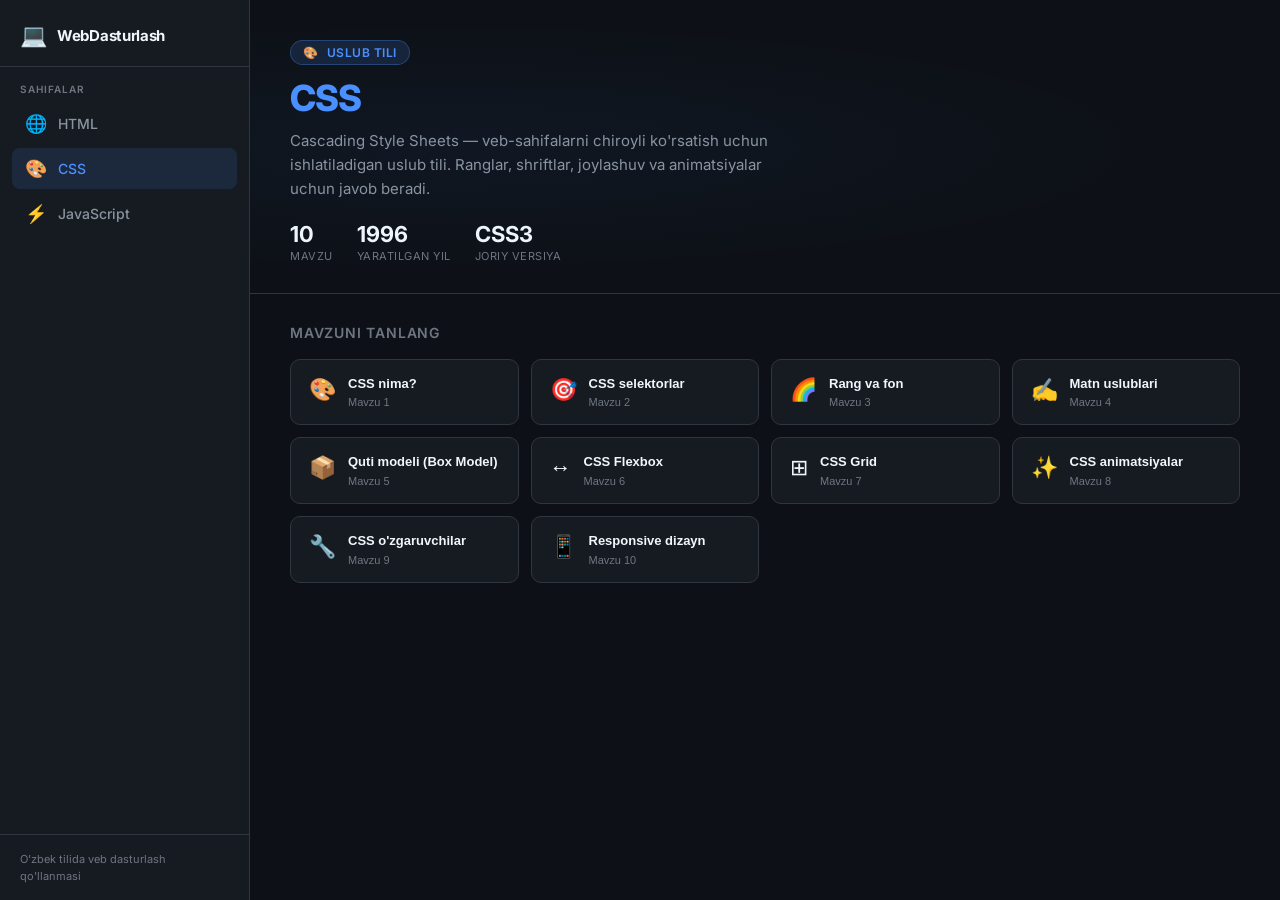
==== css.html @ f0173d85 "ff" ====
<!DOCTYPE html>
<html lang="uz">
<head>
  <meta charset="UTF-8">
  <meta name="viewport" content="width=device-width, initial-scale=1.0">
  <title>CSS — Web Dasturlash O'rganish</title>
  <link rel="stylesheet" href="styles.css">
</head>
<body class="page-css">
  <div class="app" id="app">

    <!-- ── CHAP SIDEBAR ── -->
    <nav class="left-sidebar">
      <div class="sidebar-logo">
        <span class="logo-icon">💻</span>
        <span class="logo-text">WebDasturlash</span>
      </div>
      <div class="sidebar-nav">
        <p class="nav-label">Sahifalar</p>
        <ul class="nav-links">
          <li>
            <a href="index.html" class="nav-link">
              <span class="nav-link-icon">🌐</span>
              <span>HTML</span>
            </a>
          </li>
          <li>
            <a href="css.html" class="nav-link active">
              <span class="nav-link-icon">🎨</span>
              <span>CSS</span>
            </a>
          </li>
          <li>
            <a href="js.html" class="nav-link">
              <span class="nav-link-icon">⚡</span>
              <span>JavaScript</span>
            </a>
          </li>
        </ul>
      </div>
      <div class="sidebar-footer">
        O'zbek tilida veb dasturlash qo'llanmasi
      </div>
    </nav>

    <!-- ── ASOSIY KONTENT ── -->
    <main class="main-content">
      <div class="page-hero">
        <div class="hero-badge">
          <span>🎨</span> Uslub tili
        </div>
        <h1 class="hero-title">CSS</h1>
        <p class="hero-sub">
          Cascading Style Sheets — veb-sahifalarni chiroyli ko'rsatish uchun ishlatiladigan uslub tili. Ranglar, shriftlar, joylashuv va animatsiyalar uchun javob beradi.
        </p>
        <div class="hero-stats">
          <div class="stat">
            <span class="stat-num">10</span>
            <span class="stat-label">Mavzu</span>
          </div>
          <div class="stat">
            <span class="stat-num">1996</span>
            <span class="stat-label">Yaratilgan yil</span>
          </div>
          <div class="stat">
            <span class="stat-num">CSS3</span>
            <span class="stat-label">Joriy versiya</span>
          </div>
        </div>
      </div>

      <div class="topics-section">
        <h2 class="topics-heading">Mavzuni tanlang</h2>
        <div class="topics-grid" id="topicsGrid"></div>
      </div>
    </main>

    <!-- ── O'NG SIDEBAR ── -->
    <aside class="right-sidebar">
      <div class="right-empty" id="sidebarEmpty">
        <div class="right-empty-icon">👆</div>
        <div class="right-empty-title">Mavzu tanlang</div>
        <div class="right-empty-sub">Chap tarafdagi mavzulardan birini tanlang va batafsil ma'lumot o'qing</div>
      </div>
      <div class="right-content" id="sidebarContent" style="display:none">
        <div class="topic-hdr">
          <div class="topic-hdr-top">
            <div>
              <div class="topic-hdr-title" id="topicTitle"></div>
              <div class="topic-hdr-num">CSS mavzusi</div>
            </div>
            <button class="topic-hdr-close" onclick="closeSidebar()" title="Yopish">✕</button>
          </div>
          <button class="voice-btn" id="voiceBtn" onclick="toggleVoice()">
            <span>🔊</span>
            <span class="voice-text">Tinglash</span>
          </button>
          <div class="voice-settings">
            <span class="voice-settings-label">Ovoz:</span>
            <select class="voice-select" id="voiceSelect" onchange="changeVoice()">
              <option>Yuklanmoqda...</option>
            </select>
          </div>
        </div>
        <div class="topic-body" id="topicBody"></div>
      </div>
    </aside>

  </div>

  <script src="data.js"></script>
  <script src="app.js"></script>
  <script>initPage('css');</script>
</body>
</html>
---- styles.css ----
@import url('https://fonts.googleapis.com/css2?family=Inter:wght@300;400;500;600;700&family=Fira+Code:wght@400;500&display=swap');

:root {
  --left-w: 250px;
  --right-w: 420px;
  --bg: #0d1117;
  --bg-card: #161b22;
  --bg-hover: #1f2937;
  --border: #30363d;
  --text-1: #f0f6fc;
  --text-2: #8b949e;
  --text-3: #6e7681;
  --html-clr: #f16529;
  --html-dark: #e44d26;
  --css-clr: #4a8fff;
  --css-dark: #264de4;
  --js-clr: #f0db4f;
  --js-dark: #c9b800;
  --radius: 10px;
  --shadow: 0 4px 24px rgba(0,0,0,0.4);
}

* { margin: 0; padding: 0; box-sizing: border-box; }

html { font-size: 16px; }

body {
  font-family: 'Inter', sans-serif;
  background: var(--bg);
  color: var(--text-1);
  height: 100vh;
  overflow: hidden;
}

/* ─── APP GRID ─── */
.app {
  display: grid;
  grid-template-columns: var(--left-w) 1fr 0px;
  grid-template-rows: 100vh;
  height: 100vh;
  transition: grid-template-columns 0.35s cubic-bezier(.4,0,.2,1);
}

.app.right-open {
  grid-template-columns: var(--left-w) 1fr var(--right-w);
}

/* ─── LEFT SIDEBAR ─── */
.left-sidebar {
  background: var(--bg-card);
  border-right: 1px solid var(--border);
  display: flex;
  flex-direction: column;
  overflow: hidden;
  z-index: 10;
}

.sidebar-logo {
  display: flex;
  align-items: center;
  gap: 10px;
  padding: 22px 20px 18px;
  border-bottom: 1px solid var(--border);
}

.logo-icon { font-size: 22px; }

.logo-text {
  font-size: 15px;
  font-weight: 700;
  color: var(--text-1);
  letter-spacing: -0.3px;
}

.sidebar-nav {
  padding: 16px 12px;
  flex: 1;
  overflow-y: auto;
}

.nav-label {
  font-size: 10px;
  font-weight: 600;
  text-transform: uppercase;
  letter-spacing: 1px;
  color: var(--text-3);
  padding: 0 8px;
  margin-bottom: 8px;
}

.nav-links { list-style: none; display: flex; flex-direction: column; gap: 4px; }

.nav-link {
  display: flex;
  align-items: center;
  gap: 10px;
  padding: 10px 12px;
  border-radius: 8px;
  text-decoration: none;
  color: var(--text-2);
  font-size: 14px;
  font-weight: 500;
  transition: all 0.2s;
  position: relative;
}

.nav-link:hover { background: var(--bg-hover); color: var(--text-1); }

.nav-link-icon { font-size: 18px; width: 24px; text-align: center; }

/* Page-specific active states */
.page-html .nav-link.active,
.page-html .nav-link:hover { color: var(--html-clr); }
.page-html .nav-link.active { background: rgba(241,101,41,0.12); }

.page-css .nav-link.active,
.page-css .nav-link:hover { color: var(--css-clr); }
.page-css .nav-link.active { background: rgba(74,143,255,0.12); }

.page-js .nav-link.active,
.page-js .nav-link:hover { color: var(--js-clr); }
.page-js .nav-link.active { background: rgba(240,219,79,0.12); }

.sidebar-footer {
  padding: 16px 20px;
  border-top: 1px solid var(--border);
  font-size: 11px;
  color: var(--text-3);
  line-height: 1.5;
}

/* ─── MAIN CONTENT ─── */
.main-content {
  overflow-y: auto;
  padding: 0;
  display: flex;
  flex-direction: column;
}

/* Page Hero */
.page-hero {
  padding: 40px 40px 30px;
  border-bottom: 1px solid var(--border);
  position: relative;
  overflow: hidden;
}

.page-hero::before {
  content: '';
  position: absolute;
  inset: 0;
  opacity: 0.05;
  pointer-events: none;
}

.page-html .page-hero::before { background: radial-gradient(ellipse at 20% 50%, var(--html-clr), transparent 60%); }
.page-css .page-hero::before { background: radial-gradient(ellipse at 20% 50%, var(--css-clr), transparent 60%); }
.page-js .page-hero::before { background: radial-gradient(ellipse at 20% 50%, var(--js-clr), transparent 60%); }

.hero-badge {
  display: inline-flex;
  align-items: center;
  gap: 8px;
  padding: 4px 12px;
  border-radius: 100px;
  font-size: 12px;
  font-weight: 600;
  text-transform: uppercase;
  letter-spacing: 0.5px;
  margin-bottom: 14px;
}

.page-html .hero-badge { background: rgba(241,101,41,0.15); color: var(--html-clr); border: 1px solid rgba(241,101,41,0.3); }
.page-css .hero-badge { background: rgba(74,143,255,0.15); color: var(--css-clr); border: 1px solid rgba(74,143,255,0.3); }
.page-js .hero-badge { background: rgba(240,219,79,0.15); color: var(--js-clr); border: 1px solid rgba(240,219,79,0.3); }

.hero-title {
  font-size: 36px;
  font-weight: 800;
  letter-spacing: -1px;
  margin-bottom: 10px;
  line-height: 1.1;
}

.page-html .hero-title { color: var(--html-clr); }
.page-css .hero-title { color: var(--css-clr); }
.page-js .hero-title { color: var(--js-clr); }

.hero-sub {
  font-size: 15px;
  color: var(--text-2);
  max-width: 500px;
  line-height: 1.6;
}

.hero-stats {
  display: flex;
  gap: 24px;
  margin-top: 20px;
}

.stat {
  display: flex;
  flex-direction: column;
  gap: 2px;
}

.stat-num {
  font-size: 22px;
  font-weight: 700;
  color: var(--text-1);
}

.stat-label { font-size: 11px; color: var(--text-3); text-transform: uppercase; letter-spacing: 0.5px; }

/* Topics Section */
.topics-section { padding: 30px 40px; flex: 1; }

.topics-heading {
  font-size: 14px;
  font-weight: 600;
  color: var(--text-3);
  text-transform: uppercase;
  letter-spacing: 0.8px;
  margin-bottom: 18px;
}

.topics-grid {
  display: grid;
  grid-template-columns: repeat(auto-fill, minmax(200px, 1fr));
  gap: 12px;
}

.topic-btn {
  background: var(--bg-card);
  border: 1px solid var(--border);
  border-radius: var(--radius);
  padding: 16px 18px;
  cursor: pointer;
  display: flex;
  align-items: flex-start;
  gap: 12px;
  text-align: left;
  transition: all 0.2s;
  color: var(--text-1);
  position: relative;
  overflow: hidden;
}

.topic-btn::before {
  content: '';
  position: absolute;
  left: 0; top: 0; bottom: 0;
  width: 3px;
  border-radius: 3px 0 0 3px;
  opacity: 0;
  transition: opacity 0.2s;
}

.page-html .topic-btn::before { background: var(--html-clr); }
.page-css .topic-btn::before { background: var(--css-clr); }
.page-js .topic-btn::before { background: var(--js-clr); }

.topic-btn:hover {
  border-color: transparent;
  transform: translateY(-2px);
  box-shadow: var(--shadow);
}

.topic-btn:hover::before { opacity: 1; }

.page-html .topic-btn:hover { background: rgba(241,101,41,0.08); }
.page-css .topic-btn:hover { background: rgba(74,143,255,0.08); }
.page-js .topic-btn:hover { background: rgba(240,219,79,0.08); }

.topic-btn.active::before { opacity: 1; }
.page-html .topic-btn.active { background: rgba(241,101,41,0.12); border-color: rgba(241,101,41,0.3); }
.page-css .topic-btn.active { background: rgba(74,143,255,0.12); border-color: rgba(74,143,255,0.3); }
.page-js .topic-btn.active { background: rgba(240,219,79,0.12); border-color: rgba(240,219,79,0.3); }

.topic-btn-icon { font-size: 22px; flex-shrink: 0; margin-top: 1px; }

.topic-btn-text { flex: 1; }

.topic-btn-title { font-size: 13px; font-weight: 600; line-height: 1.3; margin-bottom: 4px; }

.topic-btn-num {
  font-size: 11px;
  color: var(--text-3);
}

/* ─── RIGHT SIDEBAR ─── */
.right-sidebar {
  background: var(--bg-card);
  border-left: 1px solid var(--border);
  display: flex;
  flex-direction: column;
  overflow: hidden;
  position: relative;
}

.right-empty {
  display: flex;
  flex-direction: column;
  align-items: center;
  justify-content: center;
  height: 100%;
  gap: 12px;
  color: var(--text-3);
  padding: 40px;
  text-align: center;
}

.right-empty-icon { font-size: 48px; opacity: 0.4; }
.right-empty-title { font-size: 15px; font-weight: 600; color: var(--text-2); }
.right-empty-sub { font-size: 13px; line-height: 1.5; }

.right-content {
  display: flex;
  flex-direction: column;
  height: 100%;
  overflow: hidden;
}

/* Topic Header in Right Sidebar */
.topic-hdr {
  padding: 20px 20px 16px;
  border-bottom: 1px solid var(--border);
  flex-shrink: 0;
}

.topic-hdr-top {
  display: flex;
  align-items: center;
  justify-content: space-between;
  gap: 10px;
  margin-bottom: 12px;
}

.topic-hdr-icon { font-size: 28px; }

.topic-hdr-close {
  background: none;
  border: 1px solid var(--border);
  color: var(--text-2);
  width: 30px;
  height: 30px;
  border-radius: 6px;
  cursor: pointer;
  font-size: 14px;
  display: flex;
  align-items: center;
  justify-content: center;
  transition: all 0.2s;
  flex-shrink: 0;
}

.topic-hdr-close:hover { background: var(--bg-hover); color: var(--text-1); }

.topic-hdr-title {
  font-size: 18px;
  font-weight: 700;
  line-height: 1.3;
  margin-bottom: 4px;
}

.topic-hdr-num { font-size: 12px; color: var(--text-3); }

/* Voice Button */
.voice-btn {
  display: flex;
  align-items: center;
  gap: 8px;
  padding: 8px 14px;
  border-radius: 8px;
  border: none;
  cursor: pointer;
  font-size: 13px;
  font-weight: 600;
  font-family: 'Inter', sans-serif;
  transition: all 0.2s;
  margin-top: 4px;
  width: 100%;
  justify-content: center;
}

.page-html .voice-btn { background: rgba(241,101,41,0.15); color: var(--html-clr); }
.page-html .voice-btn:hover { background: rgba(241,101,41,0.25); }
.page-html .voice-btn.playing { background: var(--html-clr); color: #fff; }

.page-css .voice-btn { background: rgba(74,143,255,0.15); color: var(--css-clr); }
.page-css .voice-btn:hover { background: rgba(74,143,255,0.25); }
.page-css .voice-btn.playing { background: var(--css-clr); color: #fff; }

.page-js .voice-btn { background: rgba(240,219,79,0.15); color: var(--js-clr); }
.page-js .voice-btn:hover { background: rgba(240,219,79,0.25); }
.page-js .voice-btn.playing { background: var(--js-dark); color: #fff; }

.voice-pulse {
  width: 8px; height: 8px;
  border-radius: 50%;
  background: currentColor;
  animation: pulse 0.8s ease-in-out infinite;
  display: none;
}

.voice-btn.playing .voice-pulse { display: block; }
.voice-btn.playing .voice-static { display: none; }

@keyframes pulse {
  0%, 100% { transform: scale(1); opacity: 1; }
  50% { transform: scale(1.4); opacity: 0.6; }
}

/* Voice Selector */
.voice-settings {
  display: flex;
  align-items: center;
  gap: 8px;
  margin-top: 10px;
  padding-top: 10px;
  border-top: 1px solid var(--border);
}

.voice-settings-label {
  font-size: 11px;
  font-weight: 600;
  color: var(--text-3);
  white-space: nowrap;
  text-transform: uppercase;
  letter-spacing: 0.5px;
}

.voice-select {
  flex: 1;
  background: var(--bg);
  border: 1px solid var(--border);
  color: var(--text-2);
  border-radius: 7px;
  padding: 6px 28px 6px 10px;
  font-size: 12px;
  font-family: 'Inter', sans-serif;
  cursor: pointer;
  outline: none;
  appearance: none;
  -webkit-appearance: none;
  background-image: url("data:image/svg+xml,%3Csvg xmlns='http://www.w3.org/2000/svg' width='12' height='12' viewBox='0 0 24 24' fill='none' stroke='%236e7681' stroke-width='2.5'%3E%3Cpolyline points='6 9 12 15 18 9'/%3E%3C/svg%3E");
  background-repeat: no-repeat;
  background-position: right 8px center;
  min-width: 0;
  transition: border-color 0.2s, color 0.2s;
  max-width: 100%;
  overflow: hidden;
  text-overflow: ellipsis;
}

.voice-select:hover { border-color: var(--text-3); color: var(--text-1); }

.page-html .voice-select:focus { border-color: var(--html-clr); box-shadow: 0 0 0 2px rgba(241,101,41,0.15); }
.page-css .voice-select:focus  { border-color: var(--css-clr);  box-shadow: 0 0 0 2px rgba(74,143,255,0.15); }
.page-js .voice-select:focus   { border-color: var(--js-clr);   box-shadow: 0 0 0 2px rgba(240,219,79,0.15); }

.voice-select option {
  background: #1e293b;
  color: var(--text-1);
  padding: 4px;
}

/* Topic Body */
.topic-body {
  flex: 1;
  overflow-y: auto;
  padding: 20px;
  scrollbar-width: thin;
  scrollbar-color: var(--border) transparent;
}

.topic-body::-webkit-scrollbar { width: 5px; }
.topic-body::-webkit-scrollbar-track { background: transparent; }
.topic-body::-webkit-scrollbar-thumb { background: var(--border); border-radius: 10px; }

/* Content Styles inside topic-body */
.topic-body h3 {
  font-size: 15px;
  font-weight: 700;
  margin: 20px 0 10px;
  padding-bottom: 6px;
  border-bottom: 1px solid var(--border);
}

.page-html .topic-body h3 { color: var(--html-clr); border-color: rgba(241,101,41,0.2); }
.page-css .topic-body h3 { color: var(--css-clr); border-color: rgba(74,143,255,0.2); }
.page-js .topic-body h3 { color: var(--js-clr); border-color: rgba(240,219,79,0.2); }

.topic-body h3:first-child { margin-top: 0; }

.topic-body p {
  font-size: 13.5px;
  line-height: 1.75;
  color: var(--text-2);
  margin-bottom: 12px;
}

.topic-body ul, .topic-body ol {
  padding-left: 20px;
  margin-bottom: 14px;
}

.topic-body li {
  font-size: 13.5px;
  color: var(--text-2);
  line-height: 1.7;
  margin-bottom: 4px;
}

.topic-body strong { color: var(--text-1); font-weight: 600; }

.topic-body code {
  font-family: 'Fira Code', monospace;
  font-size: 12px;
  background: rgba(255,255,255,0.06);
  padding: 2px 6px;
  border-radius: 4px;
  color: var(--text-1);
}

.topic-body pre {
  background: #0a0d12;
  border: 1px solid var(--border);
  border-radius: 8px;
  padding: 16px;
  overflow-x: auto;
  margin: 14px 0;
  position: relative;
}

.topic-body pre code {
  background: none;
  padding: 0;
  font-size: 12.5px;
  line-height: 1.7;
  color: #e6edf3;
}

.code-lang {
  position: absolute;
  top: 8px;
  right: 10px;
  font-size: 10px;
  color: var(--text-3);
  font-family: 'Fira Code', monospace;
  text-transform: uppercase;
}

.info-box {
  background: rgba(255,255,255,0.04);
  border-left: 3px solid;
  border-radius: 0 8px 8px 0;
  padding: 12px 14px;
  margin: 14px 0;
  font-size: 13px;
  line-height: 1.65;
  color: var(--text-2);
}

.page-html .info-box { border-color: var(--html-clr); background: rgba(241,101,41,0.06); }
.page-css .info-box { border-color: var(--css-clr); background: rgba(74,143,255,0.06); }
.page-js .info-box { border-color: var(--js-clr); background: rgba(240,219,79,0.06); }

.tag-list {
  display: flex;
  flex-wrap: wrap;
  gap: 6px;
  margin: 10px 0 14px;
}

.tag {
  padding: 3px 10px;
  border-radius: 100px;
  font-size: 11px;
  font-weight: 600;
  font-family: 'Fira Code', monospace;
}

.page-html .tag { background: rgba(241,101,41,0.12); color: var(--html-clr); border: 1px solid rgba(241,101,41,0.25); }
.page-css .tag { background: rgba(74,143,255,0.12); color: var(--css-clr); border: 1px solid rgba(74,143,255,0.25); }
.page-js .tag { background: rgba(240,219,79,0.12); color: var(--js-clr); border: 1px solid rgba(240,219,79,0.25); }

/* Scrollbar for main content */
.main-content::-webkit-scrollbar { width: 5px; }
.main-content::-webkit-scrollbar-track { background: transparent; }
.main-content::-webkit-scrollbar-thumb { background: var(--border); border-radius: 10px; }
.main-content { scrollbar-width: thin; scrollbar-color: var(--border) transparent; }

/* Responsive */
@media (max-width: 1000px) {
  :root { --right-w: 360px; }
}

@media (max-width: 768px) {
  .app { grid-template-columns: 0px 1fr 0px; }
  .left-sidebar { position: fixed; left: -250px; top: 0; height: 100vh; transition: left 0.3s; z-index: 100; }
  .left-sidebar.open { left: 0; }
}
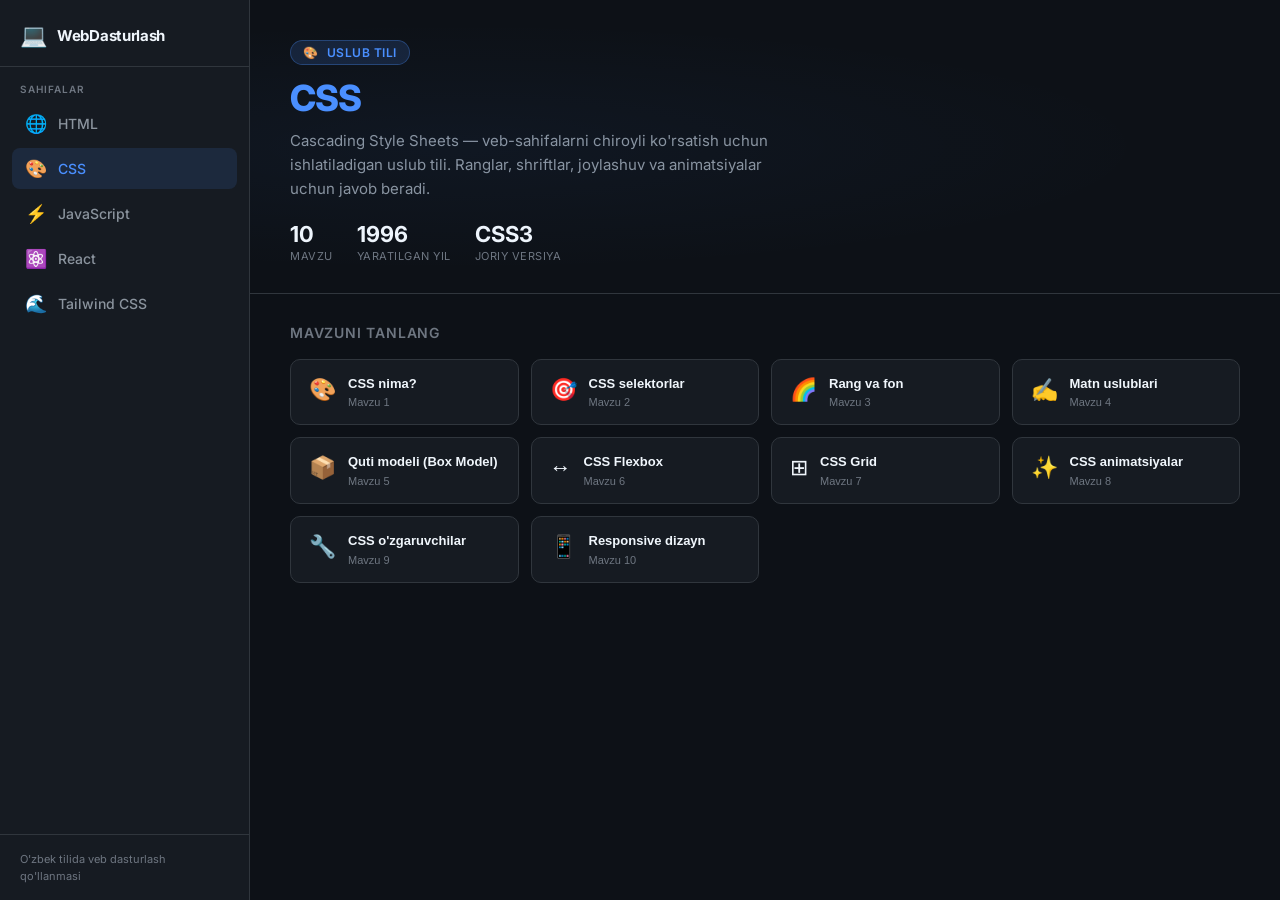
==== commit 4bf62212: "react and tailwind qoshildi" ====
--- a/css.html
+++ b/css.html
@@ -34,6 +34,18 @@
             <a href="js.html" class="nav-link">
               <span class="nav-link-icon">⚡</span>
               <span>JavaScript</span>
+            </a>
+          </li>
+          <li>
+            <a href="react.html" class="nav-link">
+              <span class="nav-link-icon">⚛️</span>
+              <span>React</span>
+            </a>
+          </li>
+          <li>
+            <a href="tailwind.html" class="nav-link">
+              <span class="nav-link-icon">🌊</span>
+              <span>Tailwind CSS</span>
             </a>
           </li>
         </ul>
--- a/styles.css
+++ b/styles.css
@@ -16,6 +16,10 @@
   --css-dark: #264de4;
   --js-clr: #f0db4f;
   --js-dark: #c9b800;
+  --react-clr: #61dafb;
+  --react-dark: #0ea5e9;
+  --tw-clr: #34d399;
+  --tw-dark: #059669;
   --radius: 10px;
   --shadow: 0 4px 24px rgba(0,0,0,0.4);
 }
@@ -121,6 +125,14 @@
 .page-js .nav-link:hover { color: var(--js-clr); }
 .page-js .nav-link.active { background: rgba(240,219,79,0.12); }
 
+.page-react .nav-link.active,
+.page-react .nav-link:hover { color: var(--react-clr); }
+.page-react .nav-link.active { background: rgba(97,218,251,0.12); }
+
+.page-tw .nav-link.active,
+.page-tw .nav-link:hover { color: var(--tw-clr); }
+.page-tw .nav-link.active { background: rgba(52,211,153,0.12); }
+
 .sidebar-footer {
   padding: 16px 20px;
   border-top: 1px solid var(--border);
@@ -156,6 +168,8 @@
 .page-html .page-hero::before { background: radial-gradient(ellipse at 20% 50%, var(--html-clr), transparent 60%); }
 .page-css .page-hero::before { background: radial-gradient(ellipse at 20% 50%, var(--css-clr), transparent 60%); }
 .page-js .page-hero::before { background: radial-gradient(ellipse at 20% 50%, var(--js-clr), transparent 60%); }
+.page-react .page-hero::before { background: radial-gradient(ellipse at 20% 50%, var(--react-clr), transparent 60%); }
+.page-tw .page-hero::before { background: radial-gradient(ellipse at 20% 50%, var(--tw-clr), transparent 60%); }
 
 .hero-badge {
   display: inline-flex;
@@ -173,6 +187,8 @@
 .page-html .hero-badge { background: rgba(241,101,41,0.15); color: var(--html-clr); border: 1px solid rgba(241,101,41,0.3); }
 .page-css .hero-badge { background: rgba(74,143,255,0.15); color: var(--css-clr); border: 1px solid rgba(74,143,255,0.3); }
 .page-js .hero-badge { background: rgba(240,219,79,0.15); color: var(--js-clr); border: 1px solid rgba(240,219,79,0.3); }
+.page-react .hero-badge { background: rgba(97,218,251,0.15); color: var(--react-clr); border: 1px solid rgba(97,218,251,0.3); }
+.page-tw .hero-badge { background: rgba(52,211,153,0.15); color: var(--tw-clr); border: 1px solid rgba(52,211,153,0.3); }
 
 .hero-title {
   font-size: 36px;
@@ -185,6 +201,8 @@
 .page-html .hero-title { color: var(--html-clr); }
 .page-css .hero-title { color: var(--css-clr); }
 .page-js .hero-title { color: var(--js-clr); }
+.page-react .hero-title { color: var(--react-clr); }
+.page-tw .hero-title { color: var(--tw-clr); }
 
 .hero-sub {
   font-size: 15px;
@@ -260,6 +278,8 @@
 .page-html .topic-btn::before { background: var(--html-clr); }
 .page-css .topic-btn::before { background: var(--css-clr); }
 .page-js .topic-btn::before { background: var(--js-clr); }
+.page-react .topic-btn::before { background: var(--react-clr); }
+.page-tw .topic-btn::before { background: var(--tw-clr); }
 
 .topic-btn:hover {
   border-color: transparent;
@@ -272,11 +292,15 @@
 .page-html .topic-btn:hover { background: rgba(241,101,41,0.08); }
 .page-css .topic-btn:hover { background: rgba(74,143,255,0.08); }
 .page-js .topic-btn:hover { background: rgba(240,219,79,0.08); }
+.page-react .topic-btn:hover { background: rgba(97,218,251,0.08); }
+.page-tw .topic-btn:hover { background: rgba(52,211,153,0.08); }
 
 .topic-btn.active::before { opacity: 1; }
 .page-html .topic-btn.active { background: rgba(241,101,41,0.12); border-color: rgba(241,101,41,0.3); }
 .page-css .topic-btn.active { background: rgba(74,143,255,0.12); border-color: rgba(74,143,255,0.3); }
 .page-js .topic-btn.active { background: rgba(240,219,79,0.12); border-color: rgba(240,219,79,0.3); }
+.page-react .topic-btn.active { background: rgba(97,218,251,0.12); border-color: rgba(97,218,251,0.3); }
+.page-tw .topic-btn.active { background: rgba(52,211,153,0.12); border-color: rgba(52,211,153,0.3); }
 
 .topic-btn-icon { font-size: 22px; flex-shrink: 0; margin-top: 1px; }
 
@@ -395,6 +419,14 @@
 .page-js .voice-btn { background: rgba(240,219,79,0.15); color: var(--js-clr); }
 .page-js .voice-btn:hover { background: rgba(240,219,79,0.25); }
 .page-js .voice-btn.playing { background: var(--js-dark); color: #fff; }
+
+.page-react .voice-btn { background: rgba(97,218,251,0.15); color: var(--react-clr); }
+.page-react .voice-btn:hover { background: rgba(97,218,251,0.25); }
+.page-react .voice-btn.playing { background: var(--react-dark); color: #fff; }
+
+.page-tw .voice-btn { background: rgba(52,211,153,0.15); color: var(--tw-clr); }
+.page-tw .voice-btn:hover { background: rgba(52,211,153,0.25); }
+.page-tw .voice-btn.playing { background: var(--tw-dark); color: #fff; }
 
 .voice-pulse {
   width: 8px; height: 8px;
@@ -459,6 +491,8 @@
 .page-html .voice-select:focus { border-color: var(--html-clr); box-shadow: 0 0 0 2px rgba(241,101,41,0.15); }
 .page-css .voice-select:focus  { border-color: var(--css-clr);  box-shadow: 0 0 0 2px rgba(74,143,255,0.15); }
 .page-js .voice-select:focus   { border-color: var(--js-clr);   box-shadow: 0 0 0 2px rgba(240,219,79,0.15); }
+.page-react .voice-select:focus { border-color: var(--react-clr); box-shadow: 0 0 0 2px rgba(97,218,251,0.15); }
+.page-tw .voice-select:focus    { border-color: var(--tw-clr);   box-shadow: 0 0 0 2px rgba(52,211,153,0.15); }
 
 .voice-select option {
   background: #1e293b;
@@ -491,6 +525,8 @@
 .page-html .topic-body h3 { color: var(--html-clr); border-color: rgba(241,101,41,0.2); }
 .page-css .topic-body h3 { color: var(--css-clr); border-color: rgba(74,143,255,0.2); }
 .page-js .topic-body h3 { color: var(--js-clr); border-color: rgba(240,219,79,0.2); }
+.page-react .topic-body h3 { color: var(--react-clr); border-color: rgba(97,218,251,0.2); }
+.page-tw .topic-body h3 { color: var(--tw-clr); border-color: rgba(52,211,153,0.2); }
 
 .topic-body h3:first-child { margin-top: 0; }
 
@@ -566,6 +602,8 @@
 .page-html .info-box { border-color: var(--html-clr); background: rgba(241,101,41,0.06); }
 .page-css .info-box { border-color: var(--css-clr); background: rgba(74,143,255,0.06); }
 .page-js .info-box { border-color: var(--js-clr); background: rgba(240,219,79,0.06); }
+.page-react .info-box { border-color: var(--react-clr); background: rgba(97,218,251,0.06); }
+.page-tw .info-box { border-color: var(--tw-clr); background: rgba(52,211,153,0.06); }
 
 .tag-list {
   display: flex;
@@ -585,6 +623,8 @@
 .page-html .tag { background: rgba(241,101,41,0.12); color: var(--html-clr); border: 1px solid rgba(241,101,41,0.25); }
 .page-css .tag { background: rgba(74,143,255,0.12); color: var(--css-clr); border: 1px solid rgba(74,143,255,0.25); }
 .page-js .tag { background: rgba(240,219,79,0.12); color: var(--js-clr); border: 1px solid rgba(240,219,79,0.25); }
+.page-react .tag { background: rgba(97,218,251,0.12); color: var(--react-clr); border: 1px solid rgba(97,218,251,0.25); }
+.page-tw .tag { background: rgba(52,211,153,0.12); color: var(--tw-clr); border: 1px solid rgba(52,211,153,0.25); }
 
 /* Scrollbar for main content */
 .main-content::-webkit-scrollbar { width: 5px; }
